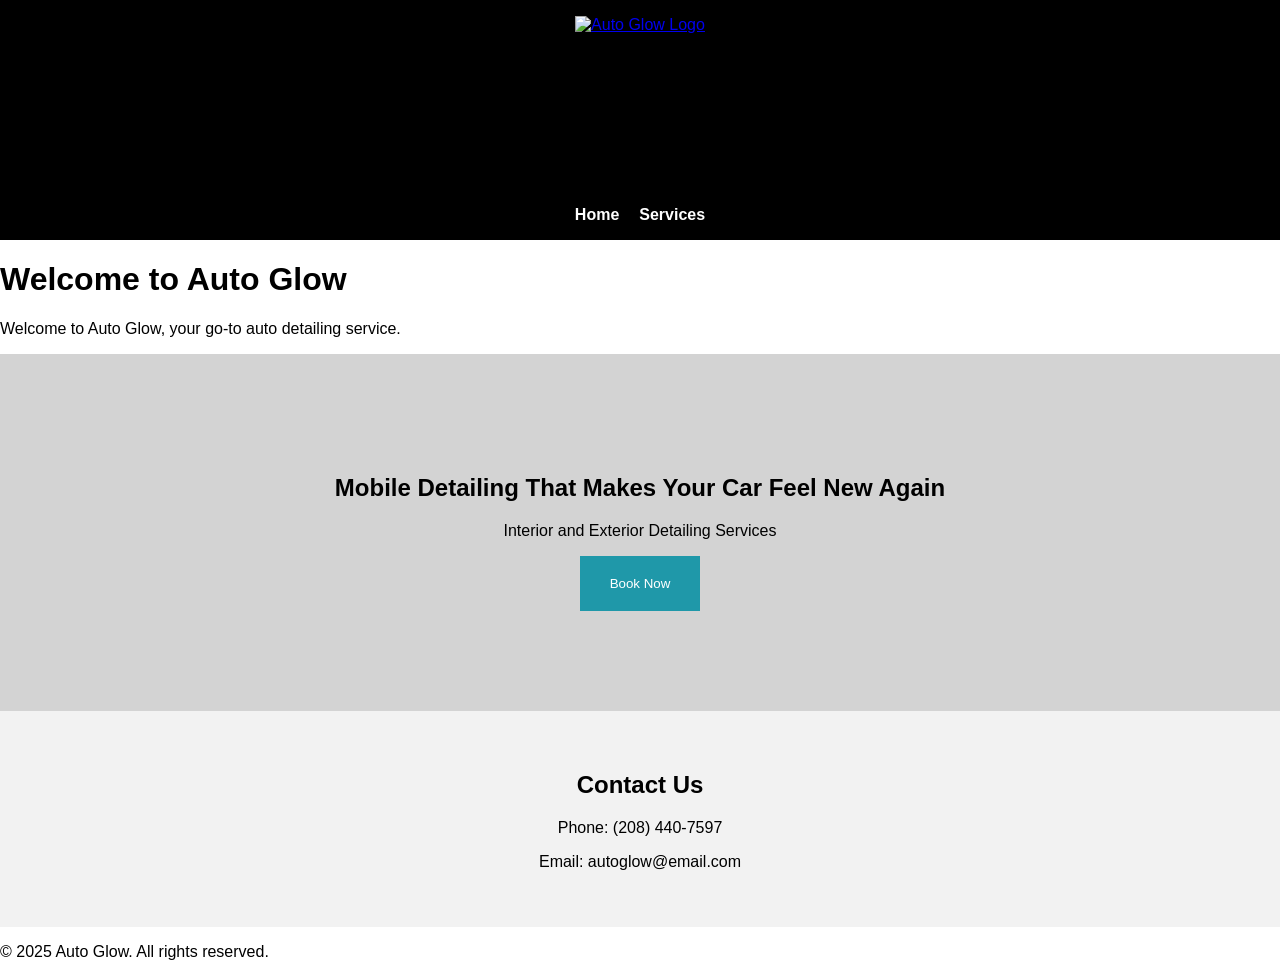
==== index.html @ 9aae23b9 "first commit" ====
<!DOCTYPE html>
<html lang="en">
<head>
    <meta charset="UTF-8">
    <meta name="viewport" content="width=device-width, initial-scale=1.0">
    <title>Auto Glow</title>

    <!-- CSS (same folder) -->
    <link rel="stylesheet" href="style.css">
</head>

<body>

<header>

<nav class="main-nav">

    <a href="index.html" class="logo">
        <img src="Images/wyatt-logo3.png" alt="Auto Glow Logo">
    </a>

    <ul class="nav-links">
        <li><a href="index.html">Home</a></li>
        <li><a href="services.html">Services</a></li>
    </ul>

</nav>

</header>

<main>
    <h1>Welcome to Auto Glow</h1>
    <p>Welcome to Auto Glow, your go-to auto detailing service.</p>

    <section class="hero">
        <h2>Mobile Detailing That Makes Your Car Feel New Again</h2>
        <p>Interior and Exterior Detailing Services</p>
        <button id="bookBtn" type="button">Book Now</button>
    </section>
</main>

<!-- JS (same folder, load at end) -->
<script src="mainjs.js"></script>


<section class="contact">
    <h2>Contact Us</h2>
    <p>Phone: (208) 440-7597</p>
    <p>Email: autoglow@email.com</p>
</section>

</body>
</html>

<footer>
    <p>&copy; 2025 Auto Glow. All rights reserved.</p>
---- style.css ----
body {
    margin: 0;
    font-family: Arial, sans-serif;
}

/* NAV */
.main-nav {
    display: flex;
    flex-direction: column;
    align-items: center;
    background-color: rgb(0, 0, 0);
    color: white;
    padding: 1rem;
}

.logo img {
    height: 180px;
    width: flex-shrink: 0;
    display: block;
    margin-bottom: 10px;
}

.nav-links {
    list-style: none;
    padding: 0;
    margin: 0;

    display: flex;
    gap: 20px;
    justify-content: center;
}

.nav-links li {
    margin: 0;
}

.nav-links a,
.nav-links a:visited {
    color: rgb(255, 255, 255);
    text-decoration: none;
    font-weight: 600;
}

.nav-links a:hover {
    text-decoration: underline;
}

/* HERO */
.hero {
    text-align: center;
    padding: 100px 20px;
    background-color: lightgray;
}

button {
    padding: 20px 30px;
    background-color: rgb(31, 152, 169);
    color: white;
    border: none;
}

/* SERVICES */
.services {
    padding: 40px;
}

.services-container {
    display: grid;
    grid-template-columns: repeat(3, 1fr);
    gap: 20px;
    padding: 20px;
}

.service-card {
    border: 1px solid #ddd;
    padding: 20px;
    margin: 10px;
    text-align: center;
    border-radius: 8px;
}

/* MOBILE */
@media (max-width: 768px) {
    .services-container {
        grid-template-columns: 1fr;
    }
}

/*CONTACT */
.contact {
    padding: 40px;
    text-align: center;
    background-color: #f2f2f2;
}
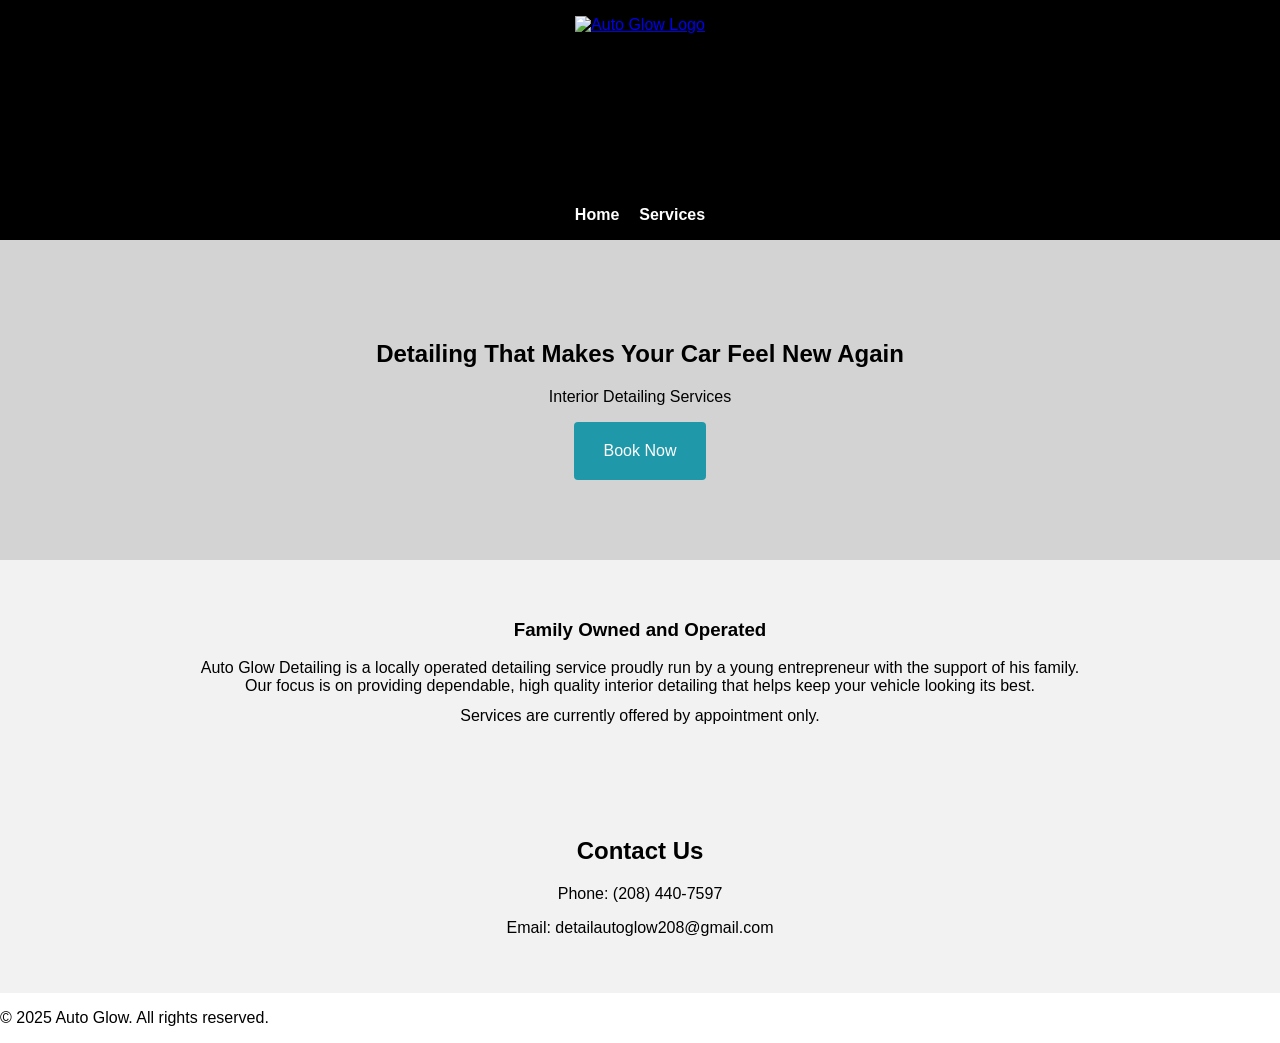
==== commit b7b6e23f: "updated pages" ====
--- a/index.html
+++ b/index.html
@@ -1,56 +1,63 @@
 <!DOCTYPE html>
 <html lang="en">
 <head>
-    <meta charset="UTF-8">
-    <meta name="viewport" content="width=device-width, initial-scale=1.0">
-    <title>Auto Glow</title>
+  <meta charset="UTF-8">
+  <meta name="viewport" content="width=device-width, initial-scale=1.0">
+  <title>Auto Glow</title>
 
-    <!-- CSS (same folder) -->
-    <link rel="stylesheet" href="style.css">
+  <link rel="stylesheet" href="style.css">
+  <meta name="description" content="Auto Glow Detailing offers interior detailing services by appointment. Family owned and operated.">
+
 </head>
 
 <body>
+  <header>
+    <nav class="main-nav">
+      <a href="index.html" class="logo">
+        <img src="Images/wyatt-logo3.png" alt="Auto Glow Logo">
+      </a>
 
-<header>
-
-<nav class="main-nav">
-
-    <a href="index.html" class="logo">
-        <img src="Images/wyatt-logo3.png" alt="Auto Glow Logo">
-    </a>
-
-    <ul class="nav-links">
+      <ul class="nav-links">
         <li><a href="index.html">Home</a></li>
         <li><a href="services.html">Services</a></li>
-    </ul>
+      </ul>
+    </nav>
+  </header>
 
-</nav>
+  <main>
+    <section class="hero">
+  <h2>Detailing That Makes Your Car Feel New Again</h2>
+  <p>Interior Detailing Services</p>
 
-</header>
-
-<main>
-    <h1>Welcome to Auto Glow</h1>
-    <p>Welcome to Auto Glow, your go-to auto detailing service.</p>
-
-    <section class="hero">
-        <h2>Mobile Detailing That Makes Your Car Feel New Again</h2>
-        <p>Interior and Exterior Detailing Services</p>
-        <button id="bookBtn" type="button">Book Now</button>
-    </section>
-</main>
-
-<!-- JS (same folder, load at end) -->
-<script src="mainjs.js"></script>
-
-
-<section class="contact">
-    <h2>Contact Us</h2>
-    <p>Phone: (208) 440-7597</p>
-    <p>Email: autoglow@email.com</p>
+  <a class="btn"
+  href="https://calendar.app.google/giWWupT6JsWDgpM17"
+  target="_blank"
+  rel="noopener">
+  Book Now
+  </a>
 </section>
 
+    <section class="family">
+      <h3>Family Owned and Operated</h3>
+      <p>
+        Auto Glow Detailing is a locally operated detailing service proudly run by a young entrepreneur
+        with the support of his family. Our focus is on providing dependable, high quality interior
+        detailing that helps keep your vehicle looking its best.
+      </p>
+      <p>Services are currently offered by appointment only.</p>
+    </section>
+
+    <section class="contact">
+      <h2>Contact Us</h2>
+      <p>Phone: (208) 440-7597</p>
+      <p>Email: detailautoglow208@gmail.com</p>
+    </section>
+  </main>
+
+  <footer>
+    <p>&copy; 2025 Auto Glow. All rights reserved.</p>
+  </footer>
+
+  <script src="mainjs.js"></script>
 </body>
-</html>
-
-<footer>
-    <p>&copy; 2025 Auto Glow. All rights reserved.</p>+</html>
--- a/style.css
+++ b/style.css
@@ -1,94 +1,110 @@
 body {
-    margin: 0;
-    font-family: Arial, sans-serif;
+  margin: 0;
+  font-family: Arial, Helvetica, sans-serif;
 }
 
 /* NAV */
 .main-nav {
-    display: flex;
-    flex-direction: column;
-    align-items: center;
-    background-color: rgb(0, 0, 0);
-    color: white;
-    padding: 1rem;
+  display: flex;
+  flex-direction: column;
+  align-items: center;
+  background-color: rgb(0, 0, 0);
+  color: white;
+  padding: 1rem;
 }
 
 .logo img {
-    height: 180px;
-    width: flex-shrink: 0;
-    display: block;
-    margin-bottom: 10px;
+  height: 180px;
+  width: auto;
+  display: block;
+  margin-bottom: 10px;
+  flex-shrink: 0;
 }
 
 .nav-links {
-    list-style: none;
-    padding: 0;
-    margin: 0;
-
-    display: flex;
-    gap: 20px;
-    justify-content: center;
-}
-
-.nav-links li {
-    margin: 0;
+  list-style: none;
+  padding: 0;
+  margin: 0;
+  display: flex;
+  gap: 20px;
+  justify-content: center;
 }
 
 .nav-links a,
 .nav-links a:visited {
-    color: rgb(255, 255, 255);
-    text-decoration: none;
-    font-weight: 600;
+  color: rgb(255, 255, 255);
+  text-decoration: none;
+  font-weight: 600;
 }
 
 .nav-links a:hover {
-    text-decoration: underline;
+  text-decoration: underline;
 }
 
 /* HERO */
 .hero {
-    text-align: center;
-    padding: 100px 20px;
-    background-color: lightgray;
+  text-align: center;
+  padding: 80px 20px;
+  background-color: lightgray;
 }
 
-button {
-    padding: 20px 30px;
-    background-color: rgb(31, 152, 169);
-    color: white;
-    border: none;
+/* BUTTON */
+.btn {
+  display: inline-block;
+  padding: 20px 30px;
+  background-color: rgb(31, 152, 169);
+  color: white;
+  text-decoration: none;
+  border-radius: 4px;
+  transition: 0.2s ease;
+}
+
+.btn:hover {
+  opacity: 0.9;
+  transform: scale(1.03);
+}
+
+/* FAMILY */
+.family {
+  padding: 40px 20px;
+  background-color: #f2f2f2;
+  text-align: center;
+}
+
+.family p {
+  max-width: 900px;
+  margin: 0 auto 12px;
 }
 
 /* SERVICES */
 .services {
-    padding: 40px;
+  padding: 40px;
 }
 
 .services-container {
-    display: grid;
-    grid-template-columns: repeat(3, 1fr);
-    gap: 20px;
-    padding: 20px;
+  display: grid;
+  grid-template-columns: repeat(auto-fit, minmax(220px, 1fr));
+  gap: 20px;
+  padding: 20px;
 }
 
 .service-card {
-    border: 1px solid #ddd;
-    padding: 20px;
-    margin: 10px;
-    text-align: center;
-    border-radius: 8px;
+  border: 1px solid #ddd;
+  padding: 20px;
+  text-align: center;
+  border-radius: 8px;
+}
+
+/* CONTACT */
+.contact {
+  padding: 40px;
+  text-align: center;
+  background-color: #f2f2f2;
 }
 
 /* MOBILE */
-@media (max-width: 768px) {
-    .services-container {
-        grid-template-columns: 1fr;
-    }
-}
-
-/*CONTACT */
-.contact {
-    padding: 40px;
-    text-align: center;
-    background-color: #f2f2f2;
+@media (max-width: 600px) {
+  .logo img {
+    height: 120px;
+  }
 }
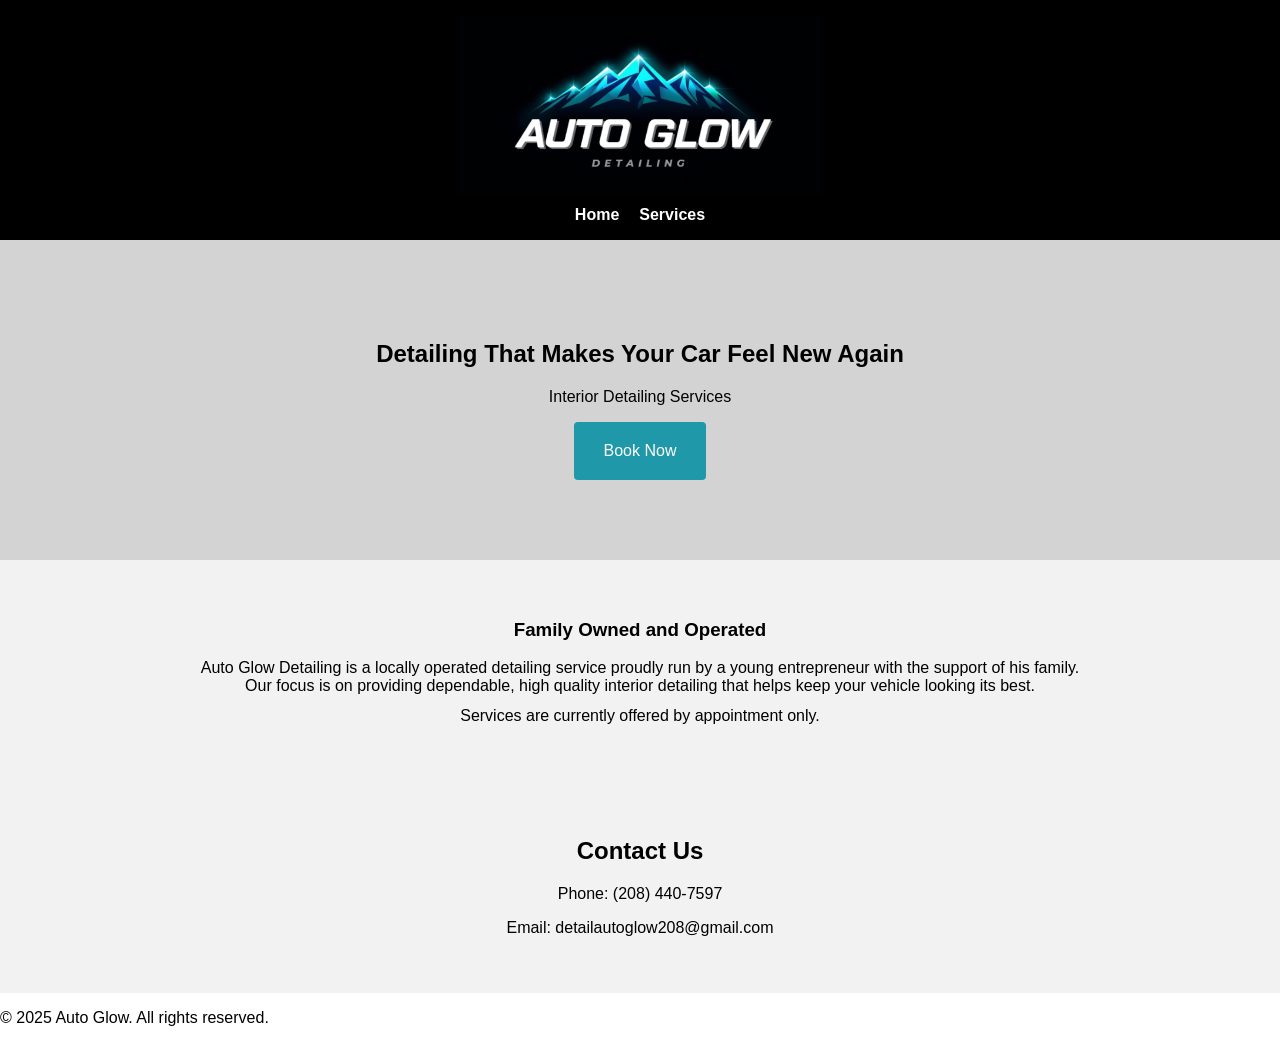
==== commit 3bd8b734: "Images" ====
--- a/index.html
+++ b/index.html
@@ -14,7 +14,7 @@
   <header>
     <nav class="main-nav">
       <a href="index.html" class="logo">
-        <img src="Images/wyatt-logo3.png" alt="Auto Glow Logo">
+        <img src="images/wyatt-logo3.png" alt="Auto Glow Logo">
       </a>
 
       <ul class="nav-links">
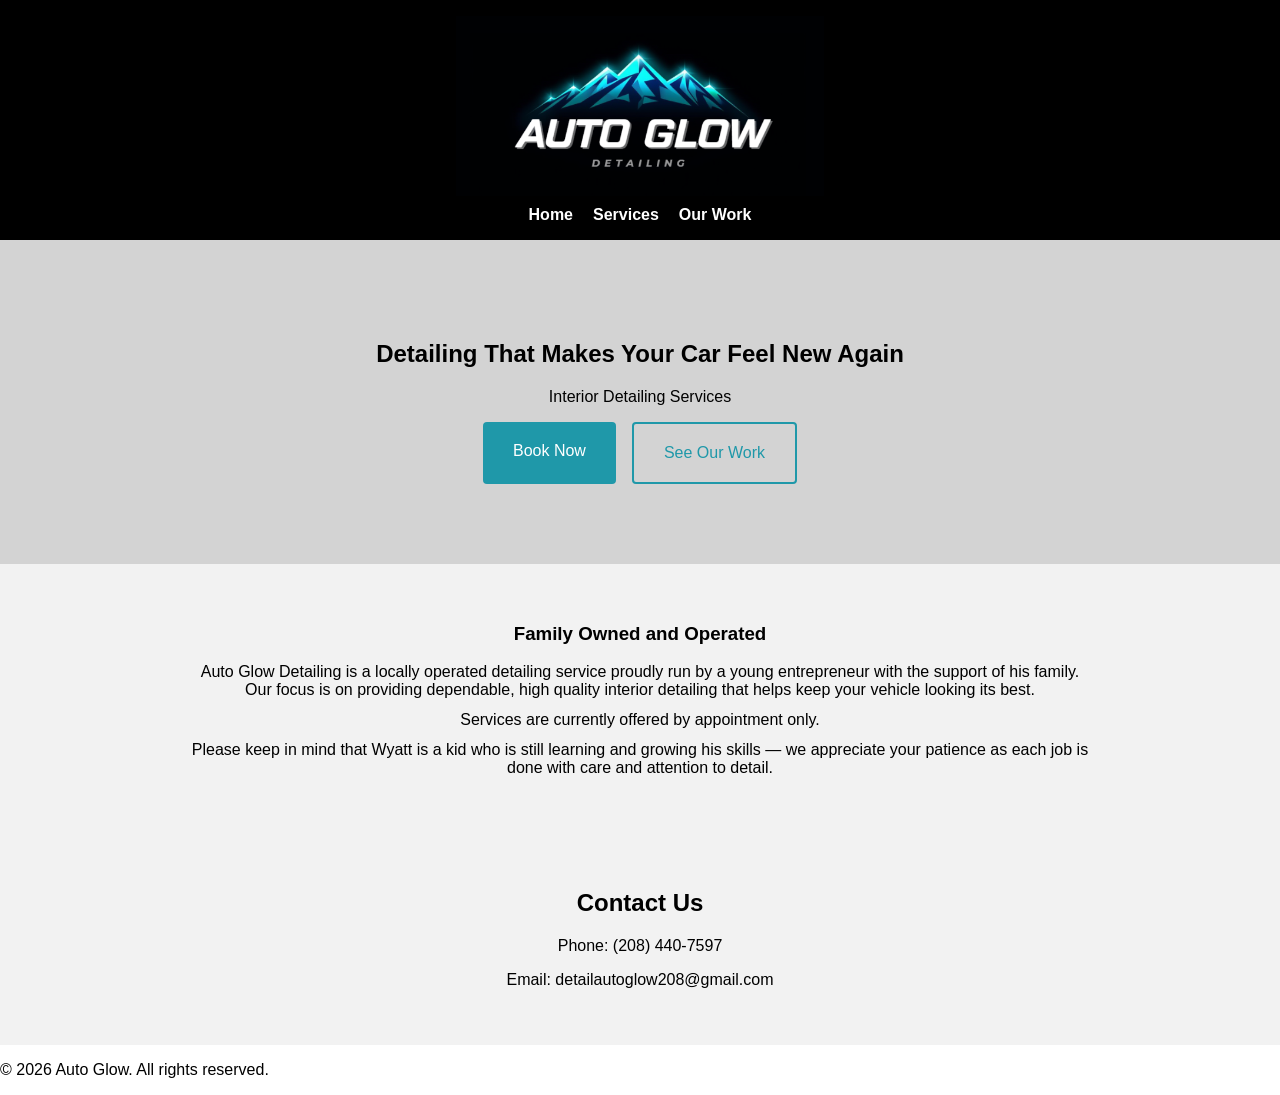
==== commit f710fc97: "Add Our Work gallery page, exterior hand wash service, and new photos - Add proof.html with before/a" ====
--- a/index.html
+++ b/index.html
@@ -20,6 +20,7 @@
       <ul class="nav-links">
         <li><a href="index.html">Home</a></li>
         <li><a href="services.html">Services</a></li>
+        <li><a href="proof.html">Our Work</a></li>
       </ul>
     </nav>
   </header>
@@ -29,12 +30,10 @@
   <h2>Detailing That Makes Your Car Feel New Again</h2>
   <p>Interior Detailing Services</p>
 
-  <a class="btn"
-  href="https://calendar.app.google/giWWupT6JsWDgpM17"
-  target="_blank"
-  rel="noopener">
-  Book Now
-  </a>
+  <div class="hero-buttons">
+    <a class="btn" href="https://calendar.app.google/giWWupT6JsWDgpM17" target="_blank" rel="noopener">Book Now</a>
+    <a class="btn btn-outline" href="proof.html">See Our Work</a>
+  </div>
 </section>
 
     <section class="family">
@@ -45,6 +44,7 @@
         detailing that helps keep your vehicle looking its best.
       </p>
       <p>Services are currently offered by appointment only.</p>
+      <p>Please keep in mind that Wyatt is a kid who is still learning and growing his skills — we appreciate your patience as each job is done with care and attention to detail.</p>
     </section>
 
     <section class="contact">
@@ -55,7 +55,7 @@
   </main>
 
   <footer>
-    <p>&copy; 2025 Auto Glow. All rights reserved.</p>
+    <p>&copy; 2026 Auto Glow. All rights reserved.</p>
   </footer>
 
   <script src="mainjs.js"></script>
--- a/style.css
+++ b/style.css
@@ -102,9 +102,111 @@
   background-color: #f2f2f2;
 }
 
+/* SECONDARY BUTTON */
+.btn-outline {
+  background-color: transparent;
+  border: 2px solid rgb(31, 152, 169);
+  color: rgb(31, 152, 169);
+}
+
+.btn-outline:hover {
+  background-color: rgb(31, 152, 169);
+  color: white;
+  opacity: 1;
+}
+
+/* HERO BUTTONS */
+.hero-buttons {
+  display: flex;
+  gap: 16px;
+  justify-content: center;
+  flex-wrap: wrap;
+  margin-top: 10px;
+}
+
+/* PAGE HERO (inner pages) */
+.page-hero {
+  text-align: center;
+  padding: 60px 20px;
+  background-color: lightgray;
+}
+
+/* GALLERY */
+.gallery-section {
+  padding: 40px 20px;
+  max-width: 1100px;
+  margin: 0 auto;
+}
+
+.gallery-section h3 {
+  text-align: center;
+  margin-bottom: 24px;
+}
+
+.before-after-grid {
+  display: grid;
+  grid-template-columns: 1fr 1fr;
+  gap: 16px;
+  margin-bottom: 16px;
+}
+
+.photo-row {
+  display: grid;
+  grid-template-columns: repeat(auto-fit, minmax(250px, 1fr));
+  gap: 16px;
+}
+
+.photo-card {
+  position: relative;
+  border-radius: 8px;
+  overflow: hidden;
+}
+
+.photo-card img {
+  width: 100%;
+  height: 260px;
+  object-fit: cover;
+  display: block;
+}
+
+.photo-label {
+  position: absolute;
+  top: 10px;
+  left: 10px;
+  padding: 4px 12px;
+  border-radius: 4px;
+  font-size: 0.85rem;
+  font-weight: 700;
+  color: white;
+}
+
+.before-label {
+  background-color: rgba(0, 0, 0, 0.65);
+}
+
+.after-label {
+  background-color: rgba(31, 152, 169, 0.9);
+}
+
+/* CTA SECTION */
+.cta-section {
+  text-align: center;
+  padding: 50px 20px;
+  background-color: #f2f2f2;
+}
+
+.cta-section p {
+  font-size: 1.1rem;
+  margin-bottom: 20px;
+}
+
 /* MOBILE */
 @media (max-width: 600px) {
   .logo img {
     height: 120px;
   }
+
+  .before-after-grid {
+    grid-template-columns: 1fr;
+  }
 }
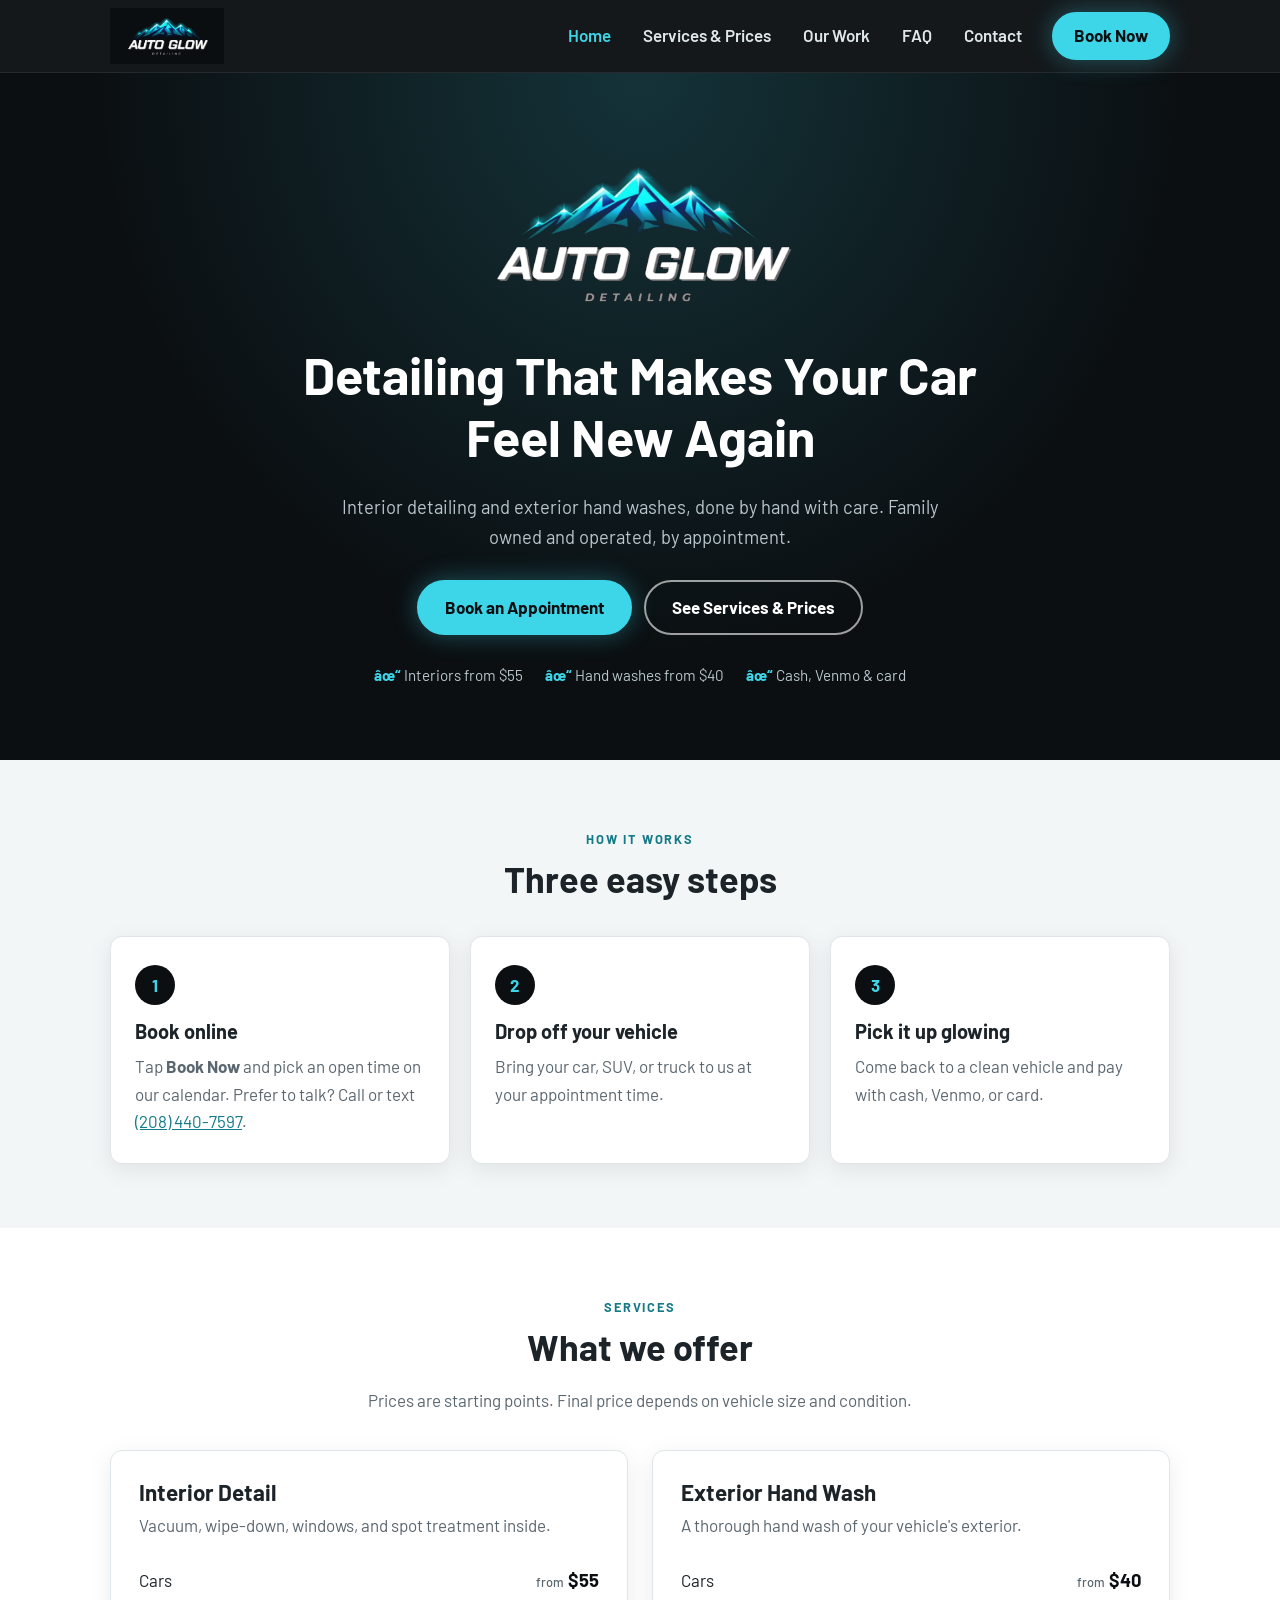
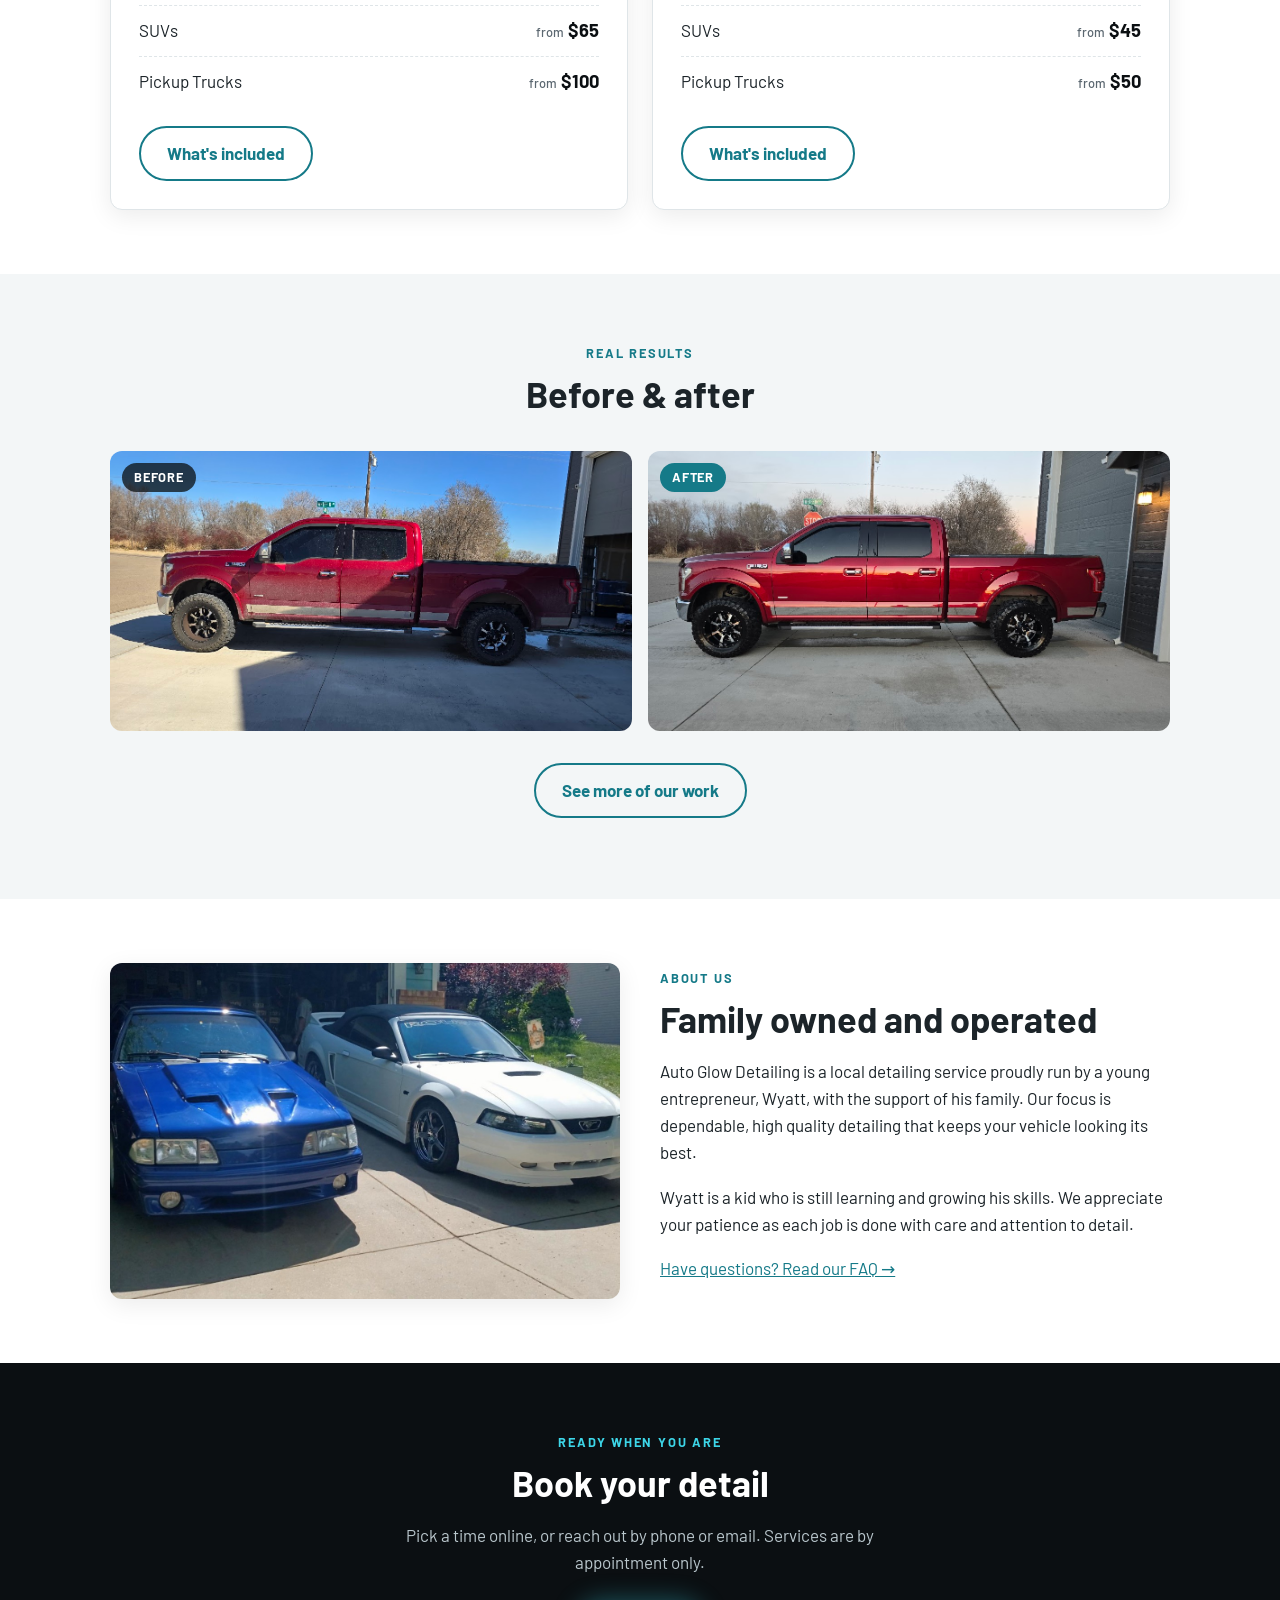
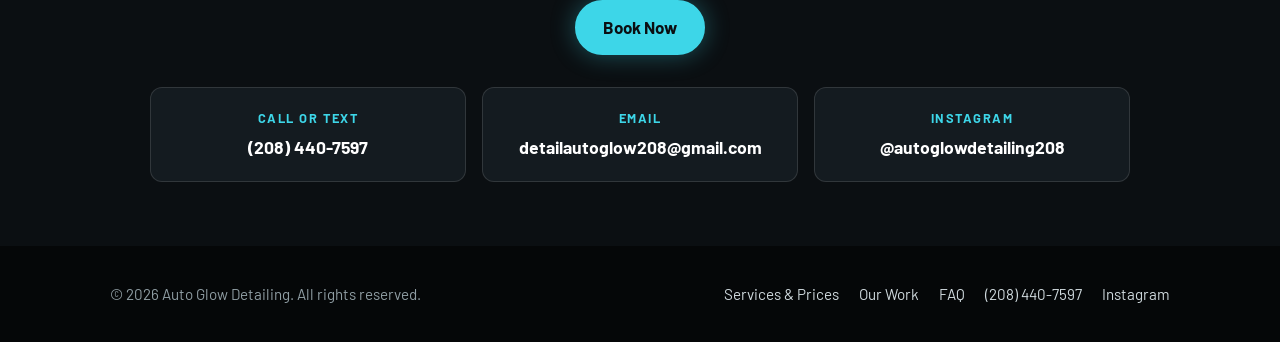
==== commit ba72574f: "Revamp site design, add FAQ page and Instagram links - New dark/cyan look matching the logo, sticky " ====
--- a/index.html
+++ b/index.html
@@ -3,61 +3,166 @@
 <head>
   <meta charset="UTF-8">
   <meta name="viewport" content="width=device-width, initial-scale=1.0">
-  <title>Auto Glow</title>
-
+  <title>Auto Glow Detailing | Interior Detailing &amp; Hand Washes</title>
+  <meta name="description" content="Auto Glow Detailing — family owned interior detailing and exterior hand washes, by appointment. Cars from $55, SUVs from $65, trucks from $100.">
+  <link rel="preconnect" href="https://fonts.googleapis.com">
+  <link rel="preconnect" href="https://fonts.gstatic.com" crossorigin>
+  <link href="https://fonts.googleapis.com/css2?family=Barlow:wght@400;500;600;700&display=swap" rel="stylesheet">
   <link rel="stylesheet" href="style.css">
-  <meta name="description" content="Auto Glow Detailing offers interior detailing services by appointment. Family owned and operated.">
-
 </head>
 
 <body>
-  <header>
-    <nav class="main-nav">
-      <a href="index.html" class="logo">
-        <img src="images/wyatt-logo3.png" alt="Auto Glow Logo">
-      </a>
-
-      <ul class="nav-links">
-        <li><a href="index.html">Home</a></li>
-        <li><a href="services.html">Services</a></li>
+  <header class="site-header">
+    <nav class="wrap nav-bar" aria-label="Main">
+      <a href="index.html" class="logo"><img src="images/wyatt-logo3.png" alt="Auto Glow Detailing — home"></a>
+      <ul class="nav-links" id="nav-links">
+        <li><a href="index.html" aria-current="page">Home</a></li>
+        <li><a href="services.html">Services &amp; Prices</a></li>
         <li><a href="proof.html">Our Work</a></li>
+        <li><a href="faq.html">FAQ</a></li>
+        <li><a href="#contact">Contact</a></li>
       </ul>
+      <a class="btn btn-glow nav-book" href="https://calendar.app.google/giWWupT6JsWDgpM17" target="_blank" rel="noopener">Book Now</a>
+      <button class="nav-toggle" type="button" aria-label="Menu" aria-expanded="false" aria-controls="nav-links"><span class="nav-toggle-bars"></span></button>
     </nav>
   </header>
 
   <main>
     <section class="hero">
-  <h2>Detailing That Makes Your Car Feel New Again</h2>
-  <p>Interior Detailing Services</p>
-
-  <div class="hero-buttons">
-    <a class="btn" href="https://calendar.app.google/giWWupT6JsWDgpM17" target="_blank" rel="noopener">Book Now</a>
-    <a class="btn btn-outline" href="proof.html">See Our Work</a>
-  </div>
-</section>
-
-    <section class="family">
-      <h3>Family Owned and Operated</h3>
-      <p>
-        Auto Glow Detailing is a locally operated detailing service proudly run by a young entrepreneur
-        with the support of his family. Our focus is on providing dependable, high quality interior
-        detailing that helps keep your vehicle looking its best.
-      </p>
-      <p>Services are currently offered by appointment only.</p>
-      <p>Please keep in mind that Wyatt is a kid who is still learning and growing his skills — we appreciate your patience as each job is done with care and attention to detail.</p>
+      <div class="wrap">
+        <img class="hero-logo" src="images/wyatt-logo3.png" alt="">
+        <h1>Detailing That Makes Your Car Feel New Again</h1>
+        <p class="hero-sub">Interior detailing and exterior hand washes, done by hand with care. Family owned and operated, by appointment.</p>
+        <div class="btn-row">
+          <a class="btn btn-glow" href="https://calendar.app.google/giWWupT6JsWDgpM17" target="_blank" rel="noopener">Book an Appointment</a>
+          <a class="btn btn-outline-light" href="services.html">See Services &amp; Prices</a>
+        </div>
+        <ul class="hero-facts">
+          <li>Interiors from $55</li>
+          <li>Hand washes from $40</li>
+          <li>Cash, Venmo &amp; card</li>
+        </ul>
+      </div>
     </section>
 
-    <section class="contact">
-      <h2>Contact Us</h2>
-      <p>Phone: (208) 440-7597</p>
-      <p>Email: detailautoglow208@gmail.com</p>
+    <section class="section section-soft">
+      <div class="wrap">
+        <div class="section-head">
+          <span class="eyebrow">How it works</span>
+          <h2>Three easy steps</h2>
+        </div>
+        <ol class="steps">
+          <li class="step">
+            <h3>Book online</h3>
+            <p>Tap <strong>Book Now</strong> and pick an open time on our calendar. Prefer to talk? Call or text <a href="tel:+12084407597">(208)&nbsp;440‑7597</a>.</p>
+          </li>
+          <li class="step">
+            <h3>Drop off your vehicle</h3>
+            <p>Bring your car, SUV, or truck to us at your appointment time.</p>
+          </li>
+          <li class="step">
+            <h3>Pick it up glowing</h3>
+            <p>Come back to a clean vehicle and pay with cash, Venmo, or card.</p>
+          </li>
+        </ol>
+      </div>
+    </section>
+
+    <section class="section">
+      <div class="wrap">
+        <div class="section-head">
+          <span class="eyebrow">Services</span>
+          <h2>What we offer</h2>
+          <p>Prices are starting points. Final price depends on vehicle size and condition.</p>
+        </div>
+
+        <div class="service-grid">
+          <article class="service-card">
+            <h3>Interior Detail</h3>
+            <p class="lead">Vacuum, wipe-down, windows, and spot treatment inside.</p>
+            <ul class="price-list">
+              <li>Cars <span class="price"><small>from</small>$55</span></li>
+              <li>SUVs <span class="price"><small>from</small>$65</span></li>
+              <li>Pickup Trucks <span class="price"><small>from</small>$100</span></li>
+            </ul>
+            <a class="btn btn-outline" href="services.html#interior">What's included</a>
+          </article>
+
+          <article class="service-card">
+            <h3>Exterior Hand Wash</h3>
+            <p class="lead">A thorough hand wash of your vehicle's exterior.</p>
+            <ul class="price-list">
+              <li>Cars <span class="price"><small>from</small>$40</span></li>
+              <li>SUVs <span class="price"><small>from</small>$45</span></li>
+              <li>Pickup Trucks <span class="price"><small>from</small>$50</span></li>
+            </ul>
+            <a class="btn btn-outline" href="services.html#exterior">What's included</a>
+          </article>
+        </div>
+      </div>
+    </section>
+
+    <section class="section section-soft">
+      <div class="wrap">
+        <div class="section-head">
+          <span class="eyebrow">Real results</span>
+          <h2>Before &amp; after</h2>
+        </div>
+        <div class="before-after-grid">
+          <div class="photo-card">
+            <span class="photo-label before-label">Before</span>
+            <img src="images/Red truck before.jpg" alt="Red Ford truck interior — before">
+          </div>
+          <div class="photo-card">
+            <span class="photo-label after-label">After</span>
+            <img src="images/Red truck after.jpg" alt="Red Ford truck interior — after">
+          </div>
+        </div>
+        <p class="center mt"><a class="btn btn-outline" href="proof.html">See more of our work</a></p>
+      </div>
+    </section>
+
+    <section class="section">
+      <div class="wrap about">
+        <img src="images/both Mustangs clean.1.JPG" alt="Two freshly washed Mustangs">
+        <div>
+          <span class="eyebrow">About us</span>
+          <h2>Family owned and operated</h2>
+          <p>Auto Glow Detailing is a local detailing service proudly run by a young entrepreneur, Wyatt, with the support of his family. Our focus is dependable, high quality detailing that keeps your vehicle looking its best.</p>
+          <p>Wyatt is a kid who is still learning and growing his skills. We appreciate your patience as each job is done with care and attention to detail.</p>
+          <p><a href="faq.html">Have questions? Read our FAQ &rarr;</a></p>
+        </div>
+      </div>
+    </section>
+
+    <section class="section section-dark cta" id="contact">
+      <div class="wrap">
+        <span class="eyebrow">Ready when you are</span>
+        <h2>Book your detail</h2>
+        <p>Pick a time online, or reach out by phone or email. Services are by appointment only.</p>
+        <a class="btn btn-glow" href="https://calendar.app.google/giWWupT6JsWDgpM17" target="_blank" rel="noopener">Book Now</a>
+        <div class="contact-cards">
+          <a class="contact-card" href="tel:+12084407597"><span>Call or text</span><strong>(208) 440-7597</strong></a>
+          <a class="contact-card" href="mailto:detailautoglow208@gmail.com"><span>Email</span><strong>detailautoglow208@gmail.com</strong></a>
+          <a class="contact-card" href="https://www.instagram.com/autoglowdetailing208/" target="_blank" rel="noopener"><span>Instagram</span><strong>@autoglowdetailing208</strong></a>
+        </div>
+      </div>
     </section>
   </main>
 
-  <footer>
-    <p>&copy; 2026 Auto Glow. All rights reserved.</p>
+  <footer class="site-footer">
+    <div class="wrap footer-inner">
+      <p>&copy; 2026 Auto Glow Detailing. All rights reserved.</p>
+      <ul class="footer-links">
+        <li><a href="services.html">Services &amp; Prices</a></li>
+        <li><a href="proof.html">Our Work</a></li>
+        <li><a href="faq.html">FAQ</a></li>
+        <li><a href="tel:+12084407597">(208) 440-7597</a></li>
+        <li><a href="https://www.instagram.com/autoglowdetailing208/" target="_blank" rel="noopener">Instagram</a></li>
+      </ul>
+    </div>
   </footer>
 
   <script src="mainjs.js"></script>
 </body>
-</html>+</html>
--- a/style.css
+++ b/style.css
@@ -1,147 +1,372 @@
+﻿/* =========================================================
+   Auto Glow Detailing â€” site styles
+   ========================================================= */
+
+:root {
+  --ink: #0b0f12;          /* near-black, matches logo background */
+  --ink-2: #141b20;
+  --text: #1c2429;
+  --muted: #5b6770;
+  --line: #dfe5e8;
+  --bg: #ffffff;
+  --bg-soft: #f3f6f7;
+  --glow: #3dd6e8;         /* bright cyan from the logo */
+  --teal: #157a88;         /* darker teal: readable with white text */
+  --teal-hover: #0f6470;
+  --radius: 12px;
+  --shadow: 0 6px 24px rgba(11, 15, 18, 0.08);
+  --wrap: 1100px;
+  --header-h: 72px;
+}
+
+*,
+*::before,
+*::after { box-sizing: border-box; }
+
+html { scroll-behavior: smooth; scroll-padding-top: calc(var(--header-h) + 12px); }
+
 body {
   margin: 0;
-  font-family: Arial, Helvetica, sans-serif;
-}
-
-/* NAV */
-.main-nav {
-  display: flex;
-  flex-direction: column;
+  font-family: "Barlow", system-ui, -apple-system, "Segoe UI", Roboto, Arial, sans-serif;
+  font-size: 1.0625rem;
+  line-height: 1.6;
+  color: var(--text);
+  background: var(--bg);
+}
+
+img { max-width: 100%; display: block; }
+
+h1, h2, h3 {
+  line-height: 1.2;
+  margin: 0 0 0.5em;
+  font-weight: 700;
+}
+h1 { font-size: clamp(2rem, 5vw, 3.25rem); }
+h2 { font-size: clamp(1.6rem, 3.5vw, 2.25rem); }
+h3 { font-size: 1.25rem; }
+p  { margin: 0 0 1em; }
+
+a { color: var(--teal); }
+
+.wrap {
+  max-width: var(--wrap);
+  margin: 0 auto;
+  padding-inline: 20px;
+}
+
+.section { padding-block: 64px; }
+.section-soft { background: var(--bg-soft); }
+.section-dark { background: var(--ink); color: #e8eef0; }
+
+.section-head {
+  text-align: center;
+  max-width: 680px;
+  margin: 0 auto 36px;
+}
+.section-head p { color: var(--muted); margin: 0; }
+.section-dark .section-head p { color: #a9b6bc; }
+
+.eyebrow {
+  display: inline-block;
+  font-size: 0.8rem;
+  font-weight: 700;
+  letter-spacing: 0.14em;
+  text-transform: uppercase;
+  color: var(--teal);
+  margin-bottom: 8px;
+}
+.section-dark .eyebrow,
+.hero .eyebrow,
+.page-hero .eyebrow { color: var(--glow); }
+
+/* ---------- Buttons ---------- */
+.btn {
+  display: inline-flex;
   align-items: center;
-  background-color: rgb(0, 0, 0);
-  color: white;
-  padding: 1rem;
+  justify-content: center;
+  gap: 8px;
+  min-height: 48px;
+  padding: 12px 26px;
+  border-radius: 999px;
+  border: 2px solid var(--teal);
+  background: var(--teal);
+  color: #fff;
+  font: inherit;
+  font-weight: 700;
+  text-decoration: none;
+  cursor: pointer;
+  transition: background 0.15s ease, transform 0.15s ease, box-shadow 0.15s ease;
+}
+.btn:hover { background: var(--teal-hover); border-color: var(--teal-hover); transform: translateY(-1px); }
+.btn:focus-visible { outline: 3px solid var(--glow); outline-offset: 3px; }
+
+.btn-glow {
+  background: var(--glow);
+  border-color: var(--glow);
+  color: var(--ink);
+  box-shadow: 0 0 24px rgba(61, 214, 232, 0.35);
+}
+.btn-glow:hover { background: #6ee3f0; border-color: #6ee3f0; }
+
+.btn-outline {
+  background: transparent;
+  color: var(--teal);
+}
+.btn-outline:hover { background: var(--teal); color: #fff; }
+
+.btn-outline-light {
+  background: transparent;
+  border-color: rgba(255, 255, 255, 0.6);
+  color: #fff;
+}
+.btn-outline-light:hover { background: #fff; border-color: #fff; color: var(--ink); }
+
+.btn-row {
+  display: flex;
+  flex-wrap: wrap;
+  gap: 12px;
+  justify-content: center;
+}
+
+/* ---------- Header / nav ---------- */
+.site-header {
+  position: sticky;
+  top: 0;
+  z-index: 100;
+  background: rgba(11, 15, 18, 0.96);
+  backdrop-filter: blur(8px);
+  border-bottom: 1px solid rgba(255, 255, 255, 0.08);
+}
+
+.nav-bar {
+  display: flex;
+  align-items: center;
+  gap: 16px;
+  min-height: var(--header-h);
 }
 
 .logo img {
-  height: 180px;
+  height: 56px;
   width: auto;
+}
+
+.nav-links {
+  list-style: none;
+  display: flex;
+  gap: 4px;
+  margin: 0 0 0 auto;
+  padding: 0;
+}
+.nav-links a {
   display: block;
-  margin-bottom: 10px;
-  flex-shrink: 0;
-}
-
-.nav-links {
+  padding: 8px 14px;
+  border-radius: 999px;
+  color: #dfe7ea;
+  text-decoration: none;
+  font-weight: 600;
+}
+.nav-links a:hover { color: #fff; background: rgba(255, 255, 255, 0.08); }
+.nav-links a[aria-current="page"] { color: var(--glow); }
+
+.nav-book { min-height: 42px; padding: 8px 20px; }
+
+.nav-toggle {
+  display: none;
+  margin-left: auto;
+  width: 44px;
+  height: 44px;
+  border: 1px solid rgba(255, 255, 255, 0.2);
+  border-radius: 10px;
+  background: transparent;
+  color: #fff;
+  cursor: pointer;
+  align-items: center;
+  justify-content: center;
+}
+.nav-toggle-bars,
+.nav-toggle-bars::before,
+.nav-toggle-bars::after {
+  display: block;
+  width: 20px;
+  height: 2px;
+  background: currentColor;
+  border-radius: 2px;
+  position: relative;
+  transition: transform 0.2s ease, opacity 0.2s ease;
+}
+.nav-toggle-bars::before,
+.nav-toggle-bars::after { content: ""; position: absolute; left: 0; }
+.nav-toggle-bars::before { top: -6px; }
+.nav-toggle-bars::after { top: 6px; }
+.nav-open .nav-toggle-bars { background: transparent; }
+.nav-open .nav-toggle-bars::before { transform: translateY(6px) rotate(45deg); }
+.nav-open .nav-toggle-bars::after { transform: translateY(-6px) rotate(-45deg); }
+
+/* ---------- Home hero ---------- */
+.hero {
+  background:
+    radial-gradient(ellipse at 50% 0%, rgba(61, 214, 232, 0.18), transparent 60%),
+    var(--ink);
+  color: #fff;
+  text-align: center;
+  padding: 56px 0 72px;
+}
+.hero-logo {
+  width: min(420px, 85%);
+  margin: 0 auto 8px;
+}
+.hero h1 { max-width: 760px; margin-inline: auto; }
+.hero-sub {
+  max-width: 620px;
+  margin: 0 auto 28px;
+  color: #b9c6cc;
+  font-size: 1.15rem;
+}
+.hero-facts {
+  list-style: none;
+  padding: 0;
+  margin: 28px 0 0;
+  display: flex;
+  flex-wrap: wrap;
+  justify-content: center;
+  gap: 10px 22px;
+  color: #b9c6cc;
+  font-size: 0.95rem;
+}
+.hero-facts li::before { content: "âœ“ "; color: var(--glow); font-weight: 700; }
+
+/* ---------- Inner page hero ---------- */
+.page-hero {
+  background:
+    radial-gradient(ellipse at 50% 0%, rgba(61, 214, 232, 0.16), transparent 65%),
+    var(--ink);
+  color: #fff;
+  text-align: center;
+  padding: 56px 0;
+}
+.page-hero p { color: #b9c6cc; max-width: 620px; margin: 0 auto; }
+
+/* ---------- Steps ---------- */
+.steps {
   list-style: none;
   padding: 0;
   margin: 0;
-  display: flex;
+  display: grid;
+  grid-template-columns: repeat(auto-fit, minmax(min(230px, 100%), 1fr));
   gap: 20px;
-  justify-content: center;
-}
-
-.nav-links a,
-.nav-links a:visited {
-  color: rgb(255, 255, 255);
-  text-decoration: none;
-  font-weight: 600;
-}
-
-.nav-links a:hover {
-  text-decoration: underline;
-}
-
-/* HERO */
-.hero {
-  text-align: center;
-  padding: 80px 20px;
-  background-color: lightgray;
-}
-
-/* BUTTON */
-.btn {
-  display: inline-block;
-  padding: 20px 30px;
-  background-color: rgb(31, 152, 169);
-  color: white;
-  text-decoration: none;
-  border-radius: 4px;
-  transition: 0.2s ease;
-}
-
-.btn:hover {
-  opacity: 0.9;
-  transform: scale(1.03);
-}
-
-/* FAMILY */
-.family {
-  padding: 40px 20px;
-  background-color: #f2f2f2;
-  text-align: center;
-}
-
-.family p {
-  max-width: 900px;
-  margin: 0 auto 12px;
-}
-
-/* SERVICES */
-.services {
-  padding: 40px;
-}
-
-.services-container {
-  display: grid;
-  grid-template-columns: repeat(auto-fit, minmax(220px, 1fr));
-  gap: 20px;
-  padding: 20px;
-}
-
+  counter-reset: step;
+}
+.step {
+  background: var(--bg);
+  border: 1px solid var(--line);
+  border-radius: var(--radius);
+  padding: 28px 24px;
+  box-shadow: var(--shadow);
+  counter-increment: step;
+}
+.step::before {
+  content: counter(step);
+  display: grid;
+  place-items: center;
+  width: 40px;
+  height: 40px;
+  border-radius: 50%;
+  background: var(--ink);
+  color: var(--glow);
+  font-weight: 700;
+  margin-bottom: 14px;
+}
+.step p { color: var(--muted); margin: 0; }
+
+/* ---------- Service cards ---------- */
+.service-grid {
+  display: grid;
+  grid-template-columns: repeat(auto-fit, minmax(min(300px, 100%), 1fr));
+  gap: 24px;
+}
 .service-card {
-  border: 1px solid #ddd;
-  padding: 20px;
-  text-align: center;
-  border-radius: 8px;
-}
-
-/* CONTACT */
-.contact {
-  padding: 40px;
-  text-align: center;
-  background-color: #f2f2f2;
-}
-
-/* SECONDARY BUTTON */
-.btn-outline {
-  background-color: transparent;
-  border: 2px solid rgb(31, 152, 169);
-  color: rgb(31, 152, 169);
-}
-
-.btn-outline:hover {
-  background-color: rgb(31, 152, 169);
-  color: white;
-  opacity: 1;
-}
-
-/* HERO BUTTONS */
-.hero-buttons {
-  display: flex;
-  gap: 16px;
-  justify-content: center;
-  flex-wrap: wrap;
-  margin-top: 10px;
-}
-
-/* PAGE HERO (inner pages) */
-.page-hero {
-  text-align: center;
-  padding: 60px 20px;
-  background-color: lightgray;
-}
-
-/* GALLERY */
-.gallery-section {
-  padding: 40px 20px;
-  max-width: 1100px;
-  margin: 0 auto;
-}
-
-.gallery-section h3 {
-  text-align: center;
-  margin-bottom: 24px;
-}
+  display: flex;
+  flex-direction: column;
+  background: var(--bg);
+  border: 1px solid var(--line);
+  border-radius: var(--radius);
+  padding: 28px;
+  box-shadow: var(--shadow);
+}
+.service-card h3 { font-size: 1.4rem; margin-bottom: 6px; }
+.service-card .lead { color: var(--muted); }
+.service-card .btn { margin-top: auto; align-self: flex-start; }
+
+.price-list {
+  list-style: none;
+  padding: 0;
+  margin: 0 0 20px;
+}
+.price-list li {
+  display: flex;
+  justify-content: space-between;
+  align-items: baseline;
+  gap: 12px;
+  padding: 10px 0;
+  border-bottom: 1px dashed var(--line);
+}
+.price-list li:last-child { border-bottom: none; }
+.price {
+  font-weight: 700;
+  font-size: 1.15rem;
+  color: var(--ink);
+  white-space: nowrap;
+}
+.price small { font-weight: 500; color: var(--muted); font-size: 0.8rem; margin-right: 4px; }
+
+.includes {
+  list-style: none;
+  padding: 0;
+  margin: 0 0 20px;
+  display: grid;
+  gap: 6px;
+}
+.includes li { padding-left: 26px; position: relative; }
+.includes li::before {
+  content: "âœ“";
+  position: absolute;
+  left: 0;
+  color: var(--teal);
+  font-weight: 700;
+}
+
+.note {
+  font-size: 0.95rem;
+  color: var(--muted);
+  background: var(--bg-soft);
+  border-left: 3px solid var(--teal);
+  padding: 10px 14px;
+  border-radius: 0 8px 8px 0;
+  margin: 0 0 20px;
+}
+
+.center { text-align: center; }
+.mt { margin-top: 32px; }
+
+/* ---------- About ---------- */
+.about {
+  display: grid;
+  grid-template-columns: 1fr 1fr;
+  gap: 40px;
+  align-items: center;
+}
+.about img {
+  border-radius: var(--radius);
+  box-shadow: var(--shadow);
+  width: 100%;
+  height: 100%;
+  max-height: 420px;
+  object-fit: cover;
+}
+
+/* ---------- Gallery ---------- */
+.gallery-section { padding-block: 48px 8px; }
+.gallery-section h2 { text-align: center; font-size: 1.6rem; margin-bottom: 20px; }
 
 .before-after-grid {
   display: grid;
@@ -149,64 +374,237 @@
   gap: 16px;
   margin-bottom: 16px;
 }
-
 .photo-row {
   display: grid;
-  grid-template-columns: repeat(auto-fit, minmax(250px, 1fr));
+  grid-template-columns: repeat(auto-fit, minmax(min(250px, 100%), 1fr));
   gap: 16px;
-}
-
+  margin-bottom: 16px;
+}
 .photo-card {
   position: relative;
-  border-radius: 8px;
+  border-radius: var(--radius);
   overflow: hidden;
-}
-
+  background: var(--bg-soft);
+}
 .photo-card img {
   width: 100%;
-  height: 260px;
+  height: 280px;
   object-fit: cover;
-  display: block;
-}
-
+  cursor: zoom-in;
+  transition: transform 0.3s ease;
+}
+.photo-card:hover img { transform: scale(1.03); }
 .photo-label {
   position: absolute;
-  top: 10px;
-  left: 10px;
+  top: 12px;
+  left: 12px;
+  z-index: 1;
   padding: 4px 12px;
-  border-radius: 4px;
-  font-size: 0.85rem;
-  font-weight: 700;
-  color: white;
-}
-
-.before-label {
-  background-color: rgba(0, 0, 0, 0.65);
-}
-
-.after-label {
-  background-color: rgba(31, 152, 169, 0.9);
-}
-
-/* CTA SECTION */
-.cta-section {
+  border-radius: 999px;
+  font-size: 0.8rem;
+  font-weight: 700;
+  letter-spacing: 0.06em;
+  text-transform: uppercase;
+  color: #fff;
+  pointer-events: none;
+}
+.before-label { background: rgba(11, 15, 18, 0.75); }
+.after-label  { background: var(--teal); }
+
+.zoom-hint {
   text-align: center;
-  padding: 50px 20px;
-  background-color: #f2f2f2;
-}
-
-.cta-section p {
-  font-size: 1.1rem;
-  margin-bottom: 20px;
-}
-
-/* MOBILE */
+  color: var(--muted);
+  font-size: 0.95rem;
+  margin: 0;
+}
+
+/* ---------- FAQ ---------- */
+.faq-group { max-width: 800px; margin: 0 auto 40px; }
+.faq-group h2 { font-size: 1.4rem; margin-bottom: 14px; }
+
+.faq-list { display: grid; gap: 12px; }
+.faq-list details {
+  background: var(--bg);
+  border: 1px solid var(--line);
+  border-radius: var(--radius);
+  transition: box-shadow 0.15s ease;
+}
+.faq-list details[open] { box-shadow: var(--shadow); border-color: #c8d3d7; }
+.faq-list summary {
+  list-style: none;
+  cursor: pointer;
+  padding: 18px 56px 18px 22px;
+  font-weight: 700;
+  position: relative;
+}
+.faq-list summary::-webkit-details-marker { display: none; }
+.faq-list summary::after {
+  content: "+";
+  position: absolute;
+  right: 20px;
+  top: 50%;
+  transform: translateY(-50%);
+  width: 28px;
+  height: 28px;
+  border-radius: 50%;
+  display: grid;
+  place-items: center;
+  background: var(--bg-soft);
+  color: var(--teal);
+  font-size: 1.3rem;
+  line-height: 1;
+}
+.faq-list details[open] summary::after { content: "âˆ’"; background: var(--teal); color: #fff; }
+.faq-list summary:focus-visible { outline: 3px solid var(--glow); outline-offset: 2px; border-radius: var(--radius); }
+.faq-answer { padding: 0 22px 18px; color: var(--muted); }
+.faq-answer p:last-child { margin-bottom: 0; }
+
+/* ---------- Contact / CTA ---------- */
+.cta {
+  text-align: center;
+}
+.cta h2 { color: #fff; }
+.cta p { color: #b9c6cc; max-width: 560px; margin: 0 auto 24px; }
+
+.contact-cards {
+  display: grid;
+  grid-template-columns: repeat(auto-fit, minmax(min(240px, 100%), 1fr));
+  gap: 16px;
+  max-width: 820px;
+  margin: 32px auto 0;
+}
+.contact-card {
+  display: block;
+  padding: 20px;
+  border-radius: var(--radius);
+  border: 1px solid rgba(255, 255, 255, 0.12);
+  background: var(--ink-2);
+  color: #fff;
+  text-decoration: none;
+  transition: border-color 0.15s ease, transform 0.15s ease;
+}
+.contact-card:hover { border-color: var(--glow); transform: translateY(-2px); }
+.contact-card span {
+  display: block;
+  font-size: 0.8rem;
+  letter-spacing: 0.12em;
+  text-transform: uppercase;
+  color: var(--glow);
+  font-weight: 700;
+  margin-bottom: 4px;
+}
+.contact-card strong { font-size: 1.1rem; word-break: break-word; }
+
+/* ---------- Footer ---------- */
+.site-footer {
+  background: #050708;
+  color: #8f9da3;
+  padding: 36px 0;
+  font-size: 0.95rem;
+}
+.footer-inner {
+  display: flex;
+  flex-wrap: wrap;
+  gap: 16px 32px;
+  justify-content: space-between;
+  align-items: center;
+}
+.footer-links {
+  list-style: none;
+  display: flex;
+  flex-wrap: wrap;
+  gap: 8px 20px;
+  padding: 0;
+  margin: 0;
+}
+.site-footer a { color: #cfd9dd; text-decoration: none; }
+.site-footer a:hover { color: var(--glow); }
+.site-footer p { margin: 0; }
+
+/* ---------- Lightbox ---------- */
+.lightbox-overlay {
+  position: fixed;
+  inset: 0;
+  background: rgba(0, 0, 0, 0.9);
+  display: flex;
+  align-items: center;
+  justify-content: center;
+  z-index: 9999;
+  padding: 20px;
+}
+.lightbox-overlay[hidden] { display: none; }
+.lightbox-content {
+  max-width: 1200px;
+  display: flex;
+  flex-direction: column;
+  gap: 12px;
+  align-items: center;
+}
+.lightbox-image {
+  max-width: 100%;
+  max-height: 82vh;
+  border-radius: 8px;
+  box-shadow: 0 8px 30px rgba(0, 0, 0, 0.6);
+}
+.lightbox-caption { color: #fff; text-align: center; }
+.lightbox-close {
+  position: absolute;
+  top: 14px;
+  right: 14px;
+  width: 48px;
+  height: 48px;
+  border-radius: 50%;
+  border: none;
+  background: rgba(255, 255, 255, 0.12);
+  color: #fff;
+  font-size: 1.8rem;
+  line-height: 1;
+  cursor: pointer;
+}
+.lightbox-close:hover { background: rgba(255, 255, 255, 0.25); }
+
+/* ---------- Responsive ---------- */
+@media (max-width: 860px) {
+  .nav-toggle { display: inline-flex; }
+  .nav-book { order: 2; margin-left: auto; }
+  .nav-toggle { order: 3; margin-left: 0; }
+
+  .nav-links {
+    position: absolute;
+    top: 100%;
+    left: 0;
+    right: 0;
+    flex-direction: column;
+    gap: 0;
+    margin: 0;
+    padding: 8px 20px 16px;
+    background: var(--ink);
+    border-bottom: 1px solid rgba(255, 255, 255, 0.08);
+    display: none;
+  }
+  .nav-open .nav-links { display: flex; }
+  .nav-links a { padding: 14px 8px; border-radius: 8px; font-size: 1.1rem; }
+
+  .about { grid-template-columns: 1fr; }
+}
+
 @media (max-width: 600px) {
-  .logo img {
-    height: 120px;
-  }
-
-  .before-after-grid {
-    grid-template-columns: 1fr;
-  }
-}+  :root { --header-h: 64px; }
+  .logo img { height: 44px; }
+  .nav-book { padding: 8px 16px; font-size: 0.95rem; }
+  .section { padding-block: 48px; }
+  .before-after-grid { grid-template-columns: 1fr 1fr; gap: 8px; }
+  .photo-card img { height: 180px; }
+  .photo-label { top: 8px; left: 8px; font-size: 0.7rem; padding: 3px 9px; }
+  .service-card { padding: 22px; }
+  .footer-inner { flex-direction: column; text-align: center; }
+  .footer-links { justify-content: center; }
+}
+
+/* Let the logo's black background melt into the dark header/hero */
+.logo img,
+.hero-logo { mix-blend-mode: lighten; }
+
+/* Instagram */
+.page-hero a:not(.btn) { color: var(--glow); }
+.contact-cards { max-width: 980px; }
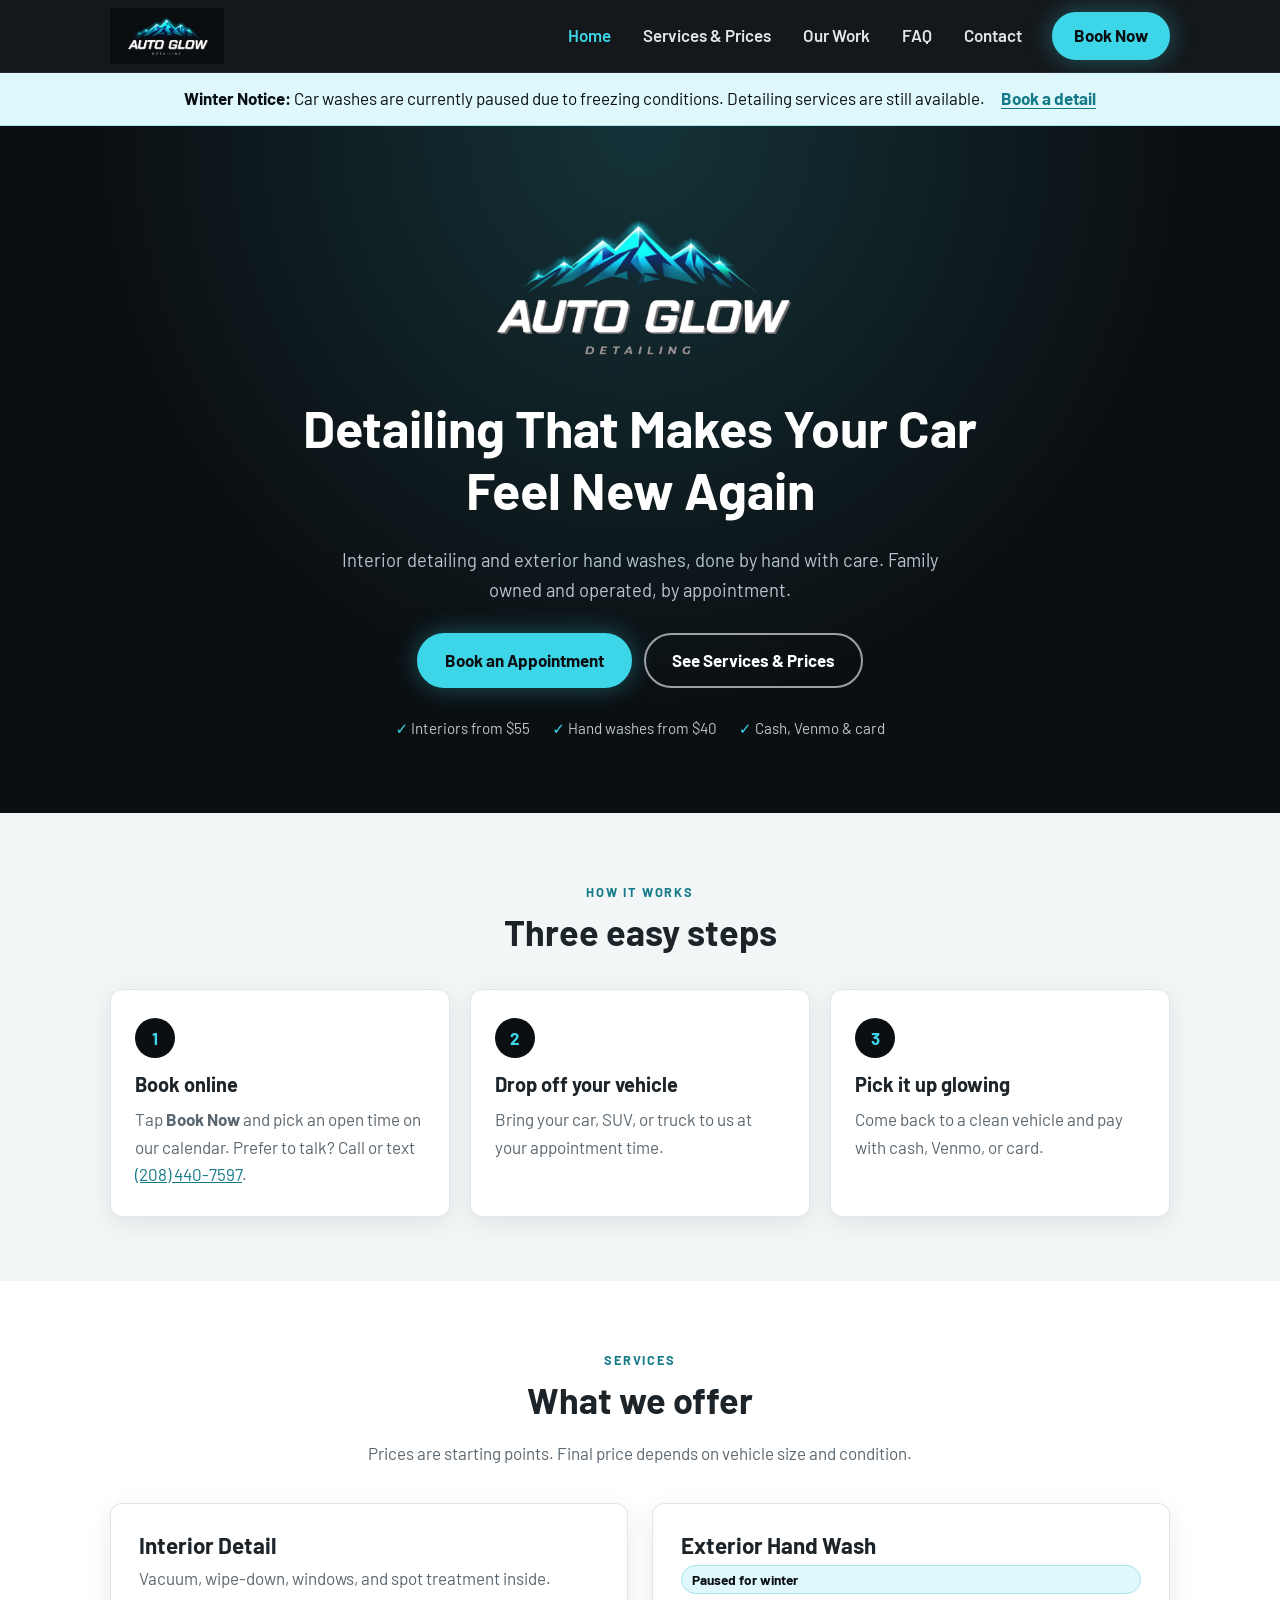
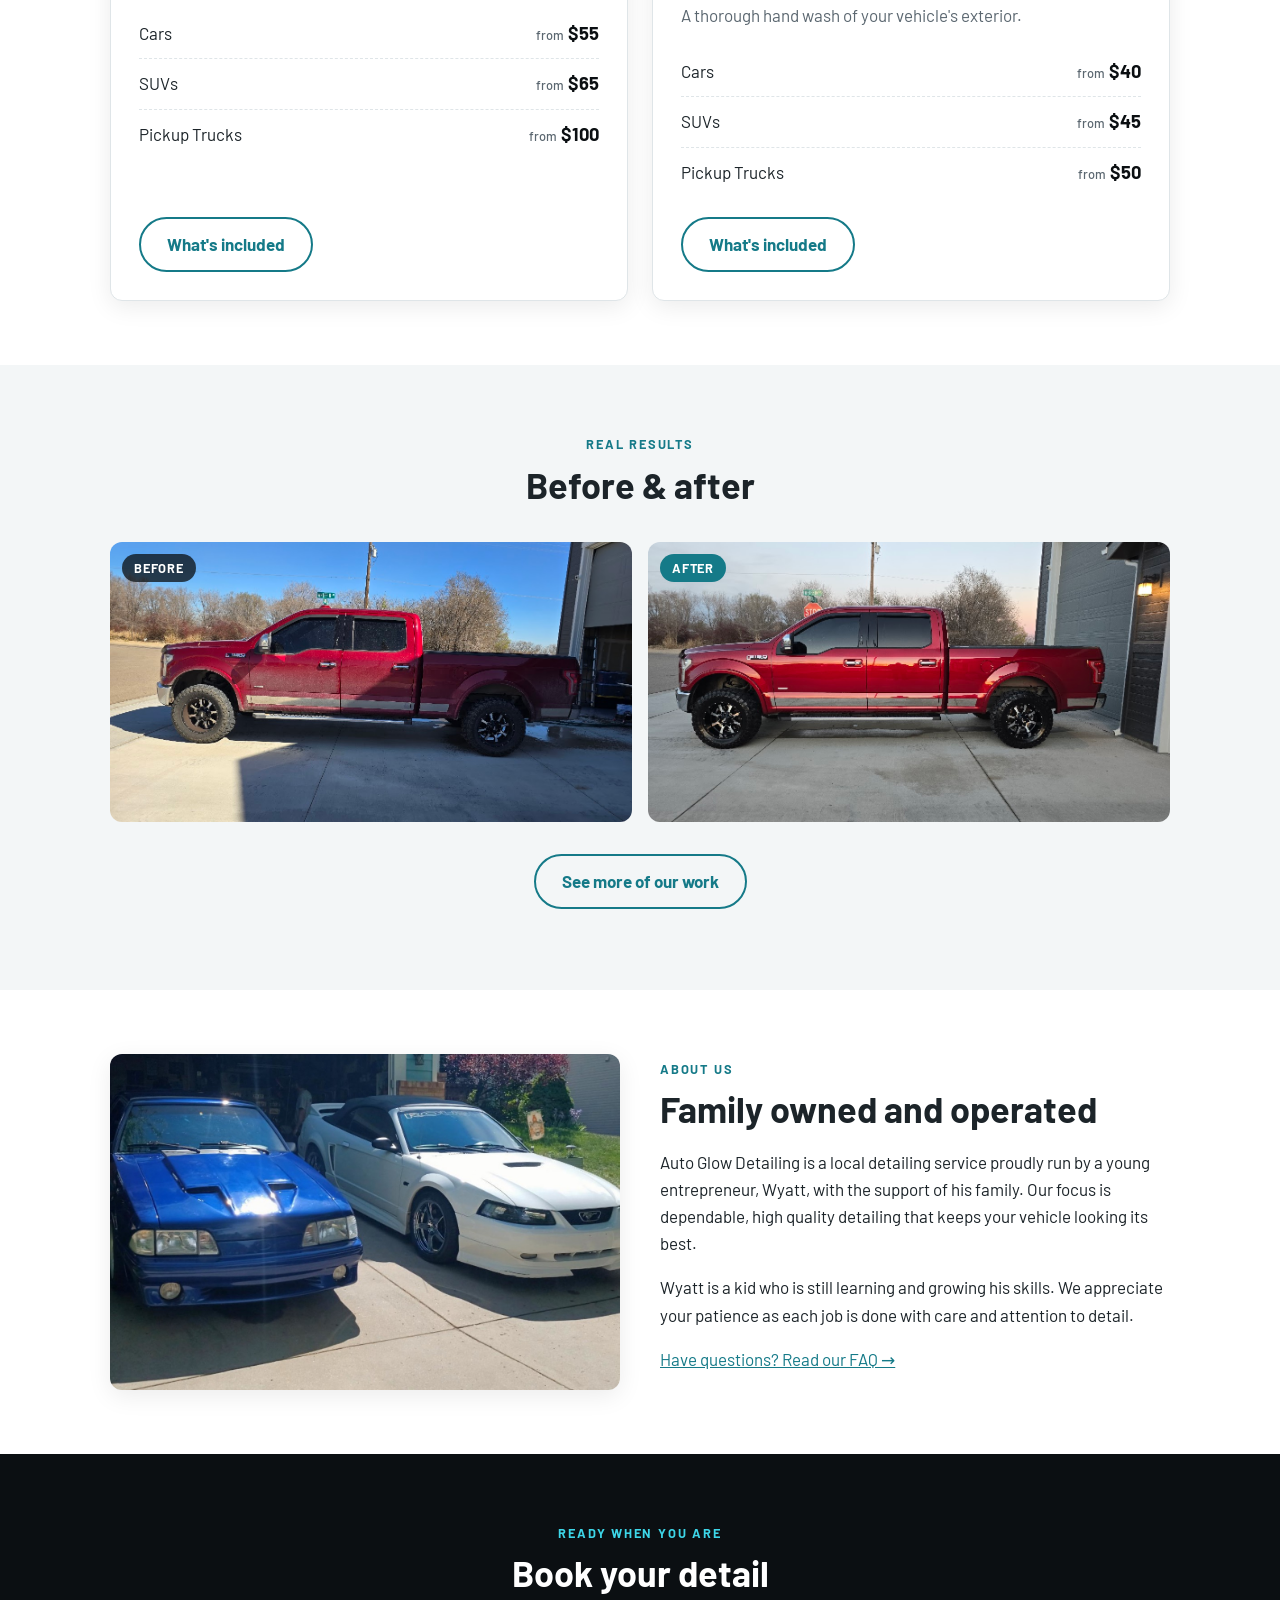
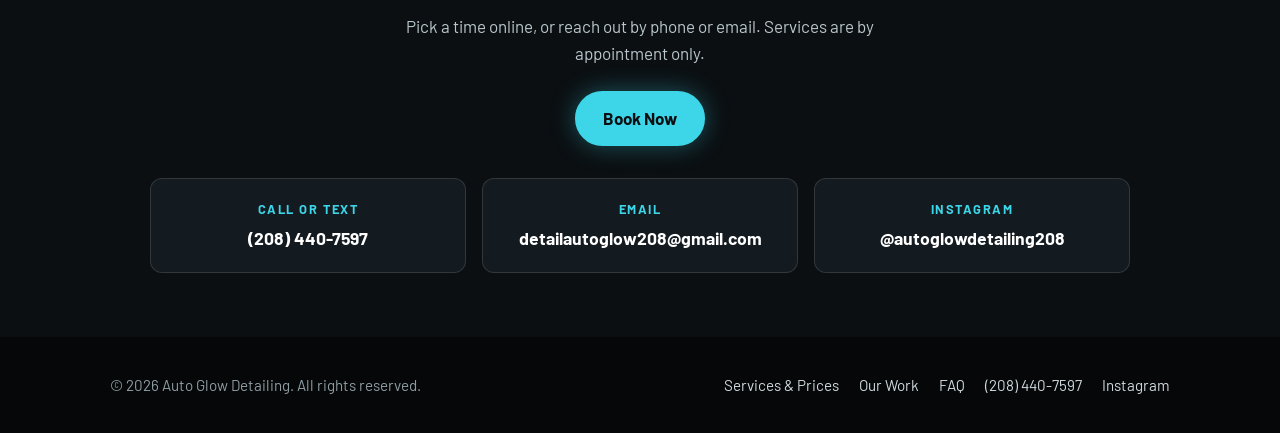
==== commit 68696260: "Add winter notice pausing car washes; detailing still available Co-Authored-By: Claude Opus 5.5 <nor" ====
--- a/index.html
+++ b/index.html
@@ -26,6 +26,13 @@
       <button class="nav-toggle" type="button" aria-label="Menu" aria-expanded="false" aria-controls="nav-links"><span class="nav-toggle-bars"></span></button>
     </nav>
   </header>
+
+  <aside class="winter-notice" aria-label="Winter service notice">
+    <div class="wrap winter-notice-inner">
+      <p><strong>Winter Notice:</strong> Car washes are currently paused due to freezing conditions. Detailing services are still available.</p>
+      <a href="https://calendar.app.google/giWWupT6JsWDgpM17" target="_blank" rel="noopener">Book a detail</a>
+    </div>
+  </aside>
 
   <main>
     <section class="hero">
@@ -90,6 +97,7 @@
 
           <article class="service-card">
             <h3>Exterior Hand Wash</h3>
+            <p class="paused-tag">Paused for winter</p>
             <p class="lead">A thorough hand wash of your vehicle's exterior.</p>
             <ul class="price-list">
               <li>Cars <span class="price"><small>from</small>$40</span></li>
--- a/style.css
+++ b/style.css
@@ -1,5 +1,5 @@
 ﻿/* =========================================================
-   Auto Glow Detailing â€” site styles
+   Auto Glow Detailing - site styles
    ========================================================= */
 
 :root {
@@ -202,6 +202,29 @@
 .nav-open .nav-toggle-bars::before { transform: translateY(6px) rotate(45deg); }
 .nav-open .nav-toggle-bars::after { transform: translateY(-6px) rotate(-45deg); }
 
+/* ---------- Winter service notice ---------- */
+.winter-notice {
+  background: #dff8fb;
+  border-bottom: 1px solid #a9e5ec;
+  color: var(--ink);
+}
+.winter-notice-inner {
+  min-height: 52px;
+  display: flex;
+  align-items: center;
+  justify-content: center;
+  gap: 16px;
+  padding-block: 10px;
+  text-align: center;
+}
+.winter-notice p { margin: 0; }
+.winter-notice a {
+  flex: 0 0 auto;
+  color: var(--teal);
+  font-weight: 700;
+  text-underline-offset: 3px;
+}
+
 /* ---------- Home hero ---------- */
 .hero {
   background:
@@ -233,7 +256,7 @@
   color: #b9c6cc;
   font-size: 0.95rem;
 }
-.hero-facts li::before { content: "âœ“ "; color: var(--glow); font-weight: 700; }
+.hero-facts li::before { content: "\2713\00a0"; color: var(--glow); font-weight: 700; }
 
 /* ---------- Inner page hero ---------- */
 .page-hero {
@@ -328,7 +351,7 @@
 }
 .includes li { padding-left: 26px; position: relative; }
 .includes li::before {
-  content: "âœ“";
+  content: "\2713";
   position: absolute;
   left: 0;
   color: var(--teal);
@@ -454,7 +477,7 @@
   font-size: 1.3rem;
   line-height: 1;
 }
-.faq-list details[open] summary::after { content: "âˆ’"; background: var(--teal); color: #fff; }
+.faq-list details[open] summary::after { content: "\2212"; background: var(--teal); color: #fff; }
 .faq-list summary:focus-visible { outline: 3px solid var(--glow); outline-offset: 2px; border-radius: var(--radius); }
 .faq-answer { padding: 0 22px 18px; color: var(--muted); }
 .faq-answer p:last-child { margin-bottom: 0; }
@@ -592,6 +615,11 @@
   :root { --header-h: 64px; }
   .logo img { height: 44px; }
   .nav-book { padding: 8px 16px; font-size: 0.95rem; }
+  .winter-notice-inner {
+    flex-direction: column;
+    gap: 4px;
+    padding-block: 12px;
+  }
   .section { padding-block: 48px; }
   .before-after-grid { grid-template-columns: 1fr 1fr; gap: 8px; }
   .photo-card img { height: 180px; }
@@ -608,3 +636,24 @@
 /* Instagram */
 .page-hero a:not(.btn) { color: var(--glow); }
 .contact-cards { max-width: 980px; }
+
+/* ---------- Paused service (winter) ---------- */
+.paused-tag {
+  display: inline-block;
+  margin: 0 0 8px;
+  padding: 3px 10px;
+  border-radius: 999px;
+  background: #dff8fb;
+  border: 1px solid #a9e5ec;
+  color: var(--ink);
+  font-size: 0.85rem;
+  font-weight: 700;
+}
+.paused-note {
+  margin: 16px 0 0;
+  padding: 12px 14px;
+  border-radius: 8px;
+  background: #dff8fb;
+  color: var(--ink);
+  font-weight: 600;
+}
